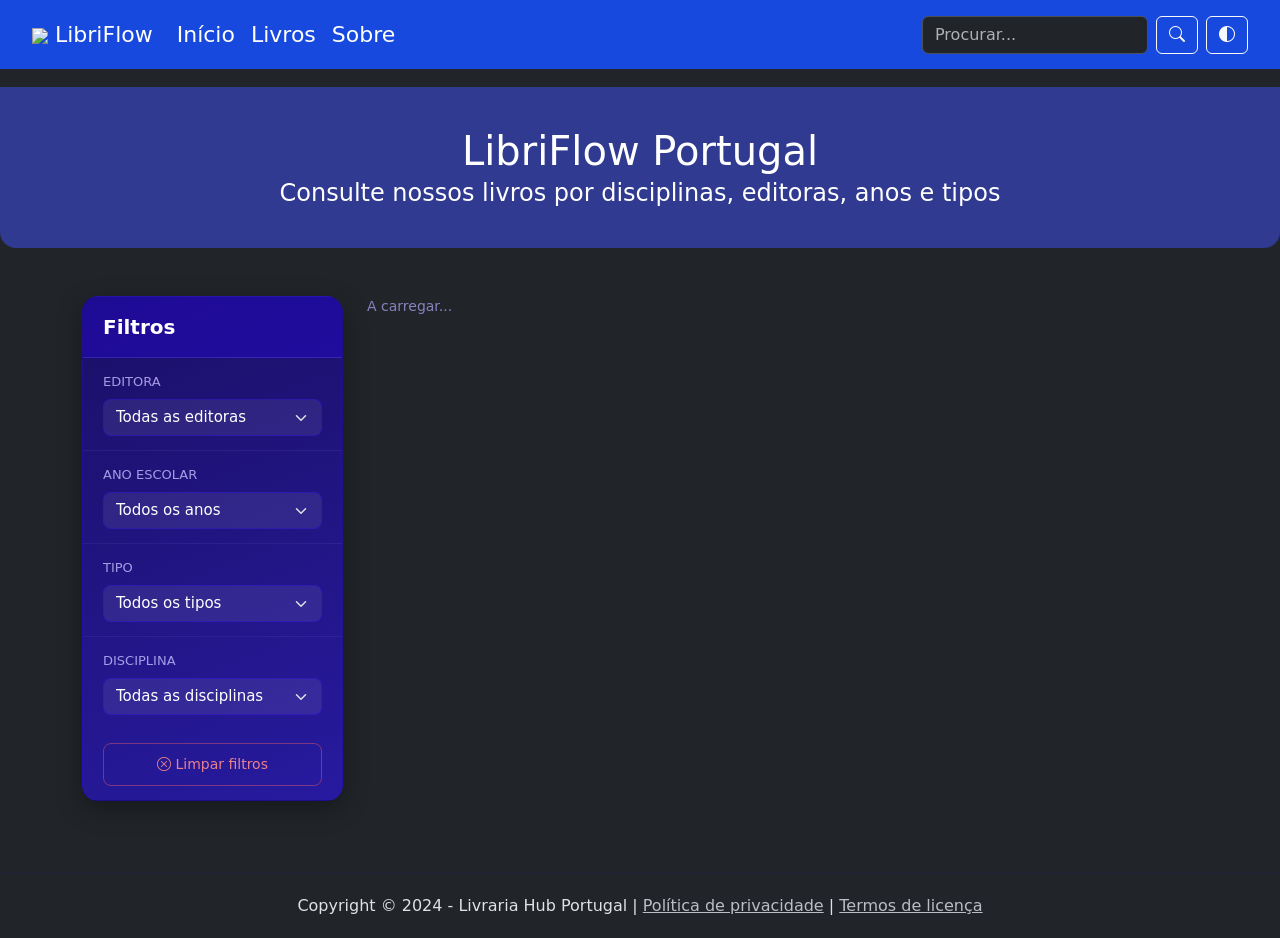
==== FrontEnd/index.html @ a6295a1a "FrontEnd" ====
<!doctype html>
<html lang="pt-pt" data-bs-theme="dark">
  <head>
    <meta charset="UTF-8" />
    <meta name="viewport" content="width=device-width, initial-scale=1.0" />
    <link rel="shortcut icon" href="img/comic.png" type="image/x-icon" />
    <title>LibriFlow | Início</title>
    <link href="https://cdn.jsdelivr.net/npm/bootstrap@5.3.3/dist/css/bootstrap.min.css" rel="stylesheet" />
    <link rel="stylesheet" href="https://cdn.jsdelivr.net/npm/bootstrap-icons@1.11.3/font/bootstrap-icons.min.css" />
    <link rel="stylesheet" href="index.css" />
  </head>
  <body>

    <!-- -----------------------------------------------NAVBAR--------------------------------------------->
    <nav class="navbar navbar-expand-lg sticky-top" id="navbar">
      <div class="container-fluid">
        <a class="navbar-brand" href="#">
          <img src="img/comic.png" width="40px" />
          LibriFlow
        </a>

        <button class="navbar-toggler" type="button" data-bs-toggle="collapse" data-bs-target="#navConteudo">
          <span class="navbar-toggler-icon"></span>
        </button>

        <div class="collapse navbar-collapse" id="navConteudo">
          <ul class="navbar-nav me-auto mb-2 mb-lg-0">
            <li class="nav-item"><a class="nav-link" href="#">Início</a></li>
            <li class="nav-item"><a class="nav-link" href="#">Livros</a></li>
            <li class="nav-item"><a class="nav-link" href="#">Sobre</a></li>
          </ul>

          <div class="d-flex align-items-center gap-2">
            <input type="text" id="nmrBusca" class="form-control" placeholder="Procurar..." />
            <button class="btn btn-outline-light" type="button" id="btnBusca">
              <i class="bi bi-search"></i>
            </button>
            <button class="btn btn-outline-light" id="btnTema">
              <i class="bi bi-circle-half"></i>
            </button>
          </div>
        </div>
      </div>
    </nav>

    <!-- ------------------------------------------------Título-------------------------------------------------- -->
    <header>
      <div class="titulo text-center">
        <h1 class="mb-1">LibriFlow Portugal</h1>
        <h4 class="mb-0">Consulte nossos livros por disciplinas, editoras, anos e tipos</h4>
      </div>
    </header>

    <!-- --------------------------------------------------Conteúdo Principal---------------------------------------------------->
    <main class="container my-5">
      <div class="row">

   
        <aside class="col-md-3 mb-4">
          <div class="caixa-filtros-estilo">

            <div class="filtros-cabecalho">
              <h5 class="mb-0">Filtros</h5>
            </div>

          
            <div class="filtro-grupo">
              <label class="filtro-label">
                <i></i> Editora
              </label>
              <select id="filtroEditora" class="form-select filtro-select">
                <option value="">Todas as editoras</option>
                <option value="1">Porto Editora</option>
                <option value="2">Asa</option>
                <option value="3">Penguin Random House</option>
                <option value="4">Presença</option>
                <option value="5">Relógio D'Água</option>
                <option value="6">Booksmile</option>
                <option value="7">Novatec</option>
              </select>
            </div>

           
            <div class="filtro-grupo">
              <label class="filtro-label">
                <i></i> Ano Escolar
              </label>
              <select id="filtroAno" class="form-select filtro-select">
                <option value="">Todos os anos</option>
                <option value="1">5º Ano</option>
                <option value="2">6º Ano</option>
                <option value="3">7º Ano</option>
                <option value="4">8º Ano</option>
                <option value="5">9º Ano</option>
                <option value="6">10º Ano</option>
                <option value="7">11º Ano</option>
                <option value="8">12º Ano</option>
              </select>
            </div>

          
            <div class="filtro-grupo">
              <label class="filtro-label">
                <i></i> Tipo
              </label>
              <select id="filtroTipo" class="form-select filtro-select">
                <option value="">Todos os tipos</option>
                <option value="1">Romance</option>
                <option value="2">Infantil</option>
                <option value="3">Técnico</option>
                <option value="4">Manual</option>
                <option value="5">Caderno de atividade</option>
              </select>
            </div>

            <div class="filtro-grupo">
              <label class="filtro-label">
                <i></i> Disciplina
              </label>
              <select id="filtroDisciplina" class="form-select filtro-select">
                <option value="">Todas as disciplinas</option>
                <option value="1">Português</option>
                <option value="2">Matemática</option>
                <option value="3">Estudo do meio</option>
                <option value="4">Inglês</option>
                <option value="5">Ciências Naturais</option>
                <option value="6">Físico Química</option>
                <option value="7">Literatura</option>
                <option value="8">Tecnologia</option>
                <option value="9">Infanto-juvenil</option>
              </select>
            </div>

          
            <button class="btn-limpar" id="btnLimpar">
              <i class="bi bi-x-circle"></i> Limpar filtros
            </button>

          </div>
        </aside>

     
        <div class="col-md-9">
          <div class="d-flex justify-content-between align-items-center mb-3">
            <span id="contadorLivros" class="contador-texto">A carregar...</span>
          </div>
          <div class="row g-3" id="lstLiv"></div>
        </div>

      </div>
    </main>

    <!-- -------------------------------------------------------------Footer---------------------------------------------------- -->
    <footer>
      <script src="index.js"></script>
      Copyright &copy; 2024 - Livraria Hub Portugal |
      <a href="#" class="linkFooter">Política de privacidade</a> |
      <a href="#" class="linkFooter">Termos de licença</a>
    </footer>

  </body>
</html>
---- FrontEnd/index.css ----
/* ------------------------------------------------NAVBAR---------------------------------------------- */
#navbar {
  background-color: rgb(23, 73, 222);
  padding: 10px 20px;
}

.navbar-brand {
  font-size: 22px;
  color: white !important; 
}

.nav-link {
  font-size: 22px;
  color: white !important;
  display: inline-block;
  transition: transform 0.3s ease;
}

.nav-link:hover {
  transform: scale(1.1);
}

/* ----------------------------------------------------CaixaTitulo----------------------------------------------  */
header {
  margin-top: 18px;
}

.titulo {
  background-color: rgb(48, 58, 145);
  color: white;
  padding: 40px 0;
  width: 100%;
  border-radius: 0 0 16px 16px;
}

/* ---------------------------------------------------------Caixa de Filtros------------------------------------------------ */

.caixa-filtros-estilo {
  background: linear-gradient(160deg, rgb(27, 15, 102), rgb(39, 26, 159));
  border-radius: 16px;
  padding: 0;
  overflow: hidden;
  border: 1px solid rgba(39, 0, 236, 0.25);
  box-shadow: 0 8px 24px rgba(0, 0, 0, 0.35);
  position: sticky;
  top: 85px;
}

.filtros-cabecalho {
  display: flex;
  align-items: center;
  gap: 10px;
  padding: 18px 20px;
  background: rgba(38, 0, 255, 0.299);
  border-bottom: 1px solid rgba(150, 130, 255, 0.2);
  color: white;
  font-size: 17px;
}

.filtros-cabecalho h5 {
  color: white;
  font-weight: 600;
}

.filtro-grupo {
  padding: 14px 20px;
  border-bottom: 1px solid rgba(150, 130, 255, 0.1);
}

.filtro-grupo:last-of-type {
  border-bottom: none;
}

.filtro-label {
  display: block;
  font-size: 13px;
  color: rgba(200, 190, 255, 0.8);
  margin-bottom: 8px;
  font-weight: 500;
  text-transform: uppercase;
}

.filtro-select {
  font-size: 15px;
  background-color: rgba(255, 255, 255, 0.08) !important;
  border: 1px solid rgba(43, 0, 255, 0.3) !important;
  color: white !important;
  border-radius: 8px;
  transition: border-color 0.2s, background-color 0.2s;
}

.filtro-select:focus {
  background-color: rgba(255, 255, 255, 0.14) !important;
  border-color: rgba(41, 1, 239, 0.7) !important;
  box-shadow: 0 0 0 3px rgba(130, 100, 255, 0.2) !important;
  color: white !important;
}

.filtro-select option {
  background-color: rgb(42, 34, 95);
  color: white;
}

.btn-limpar {
  display: block;
  width: calc(100% - 40px);
  margin: 14px 20px;
  padding: 10px;
  background: transparent;
  border: 1px solid rgba(255, 100, 100, 0.4);
  border-radius: 8px;
  color: rgba(255, 140, 140, 0.9);
  font-size: 14px;
  transition: all 0.2s ease;
  text-align: center;
}

.btn-limpar:hover {
  background: rgba(255, 80, 80, 0.15);
  border-color: rgba(255, 100, 100, 0.7);
  color: white;
}

/* --------------------------------------------------------Cards de Livros------------------------------------------- */
.card-liv {
  border-radius: 12px;
  border: 1px solid rgba(150, 130, 255, 0.2);
  background-color: rgb(20, 68, 159);
  transition: transform 0.25s ease, box-shadow 0.25s ease;
  height: 100%;
}

.card-liv:hover {
  transform: translateY(-4px);
  box-shadow: 0 12px 28px rgba(0, 0, 0, 0.4);
}

.img-cap {
  width: 100%;
  height: 180px;
  object-fit: cover;
}


.preco-liv {
  color: white !important;
  font-weight: bold;
  margin-top: 8px;
  margin-bottom: 0;
}


.card-liv .card-title {
  color: white !important;
}

.tag-loc {
  display: inline-block;
  background: rgba(100, 80, 220, 0.3);
  color: rgba(200, 190, 255, 0.9);
  border-radius: 6px;
  padding: 3px 10px;
  font-size: 13px;
  margin-bottom: 8px;
}

.contador-texto {
  font-size: 14px;
  color: rgba(180, 170, 255, 0.7);
}

.sem-resultados {
  text-align: center;
  padding: 60px 20px;
  color: rgba(180, 170, 255, 0.6);
  font-size: 16px;
}

/* -------------------------------------------------------------Footer---------------------------------------------------- */
footer {
  text-align: center;
  padding: 20px 0;
  margin-top: 30px;
  border-top: 1px solid rgba(30, 0, 181, 0.15);
}


.linkFooter {
  color: rgb(188, 189, 198);
  display: inline-block;
}

.linkFooter:hover {
  color: rgb(23, 156, 222); 
}
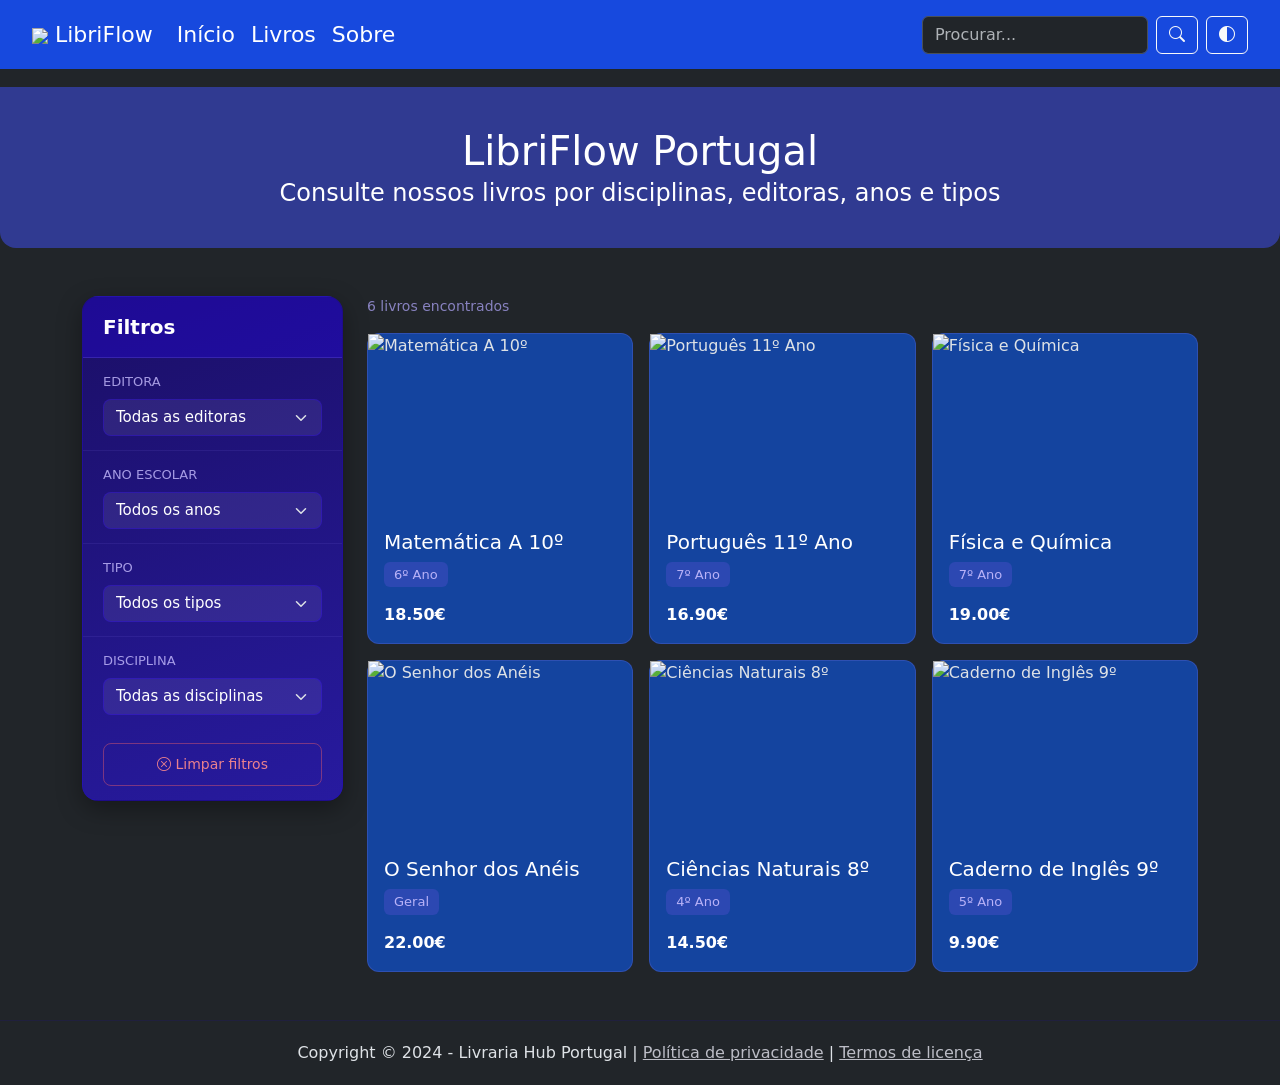
==== commit 0bc611cb: "Ajuste js" ====
--- a/FrontEnd/index.html
+++ b/FrontEnd/index.html
@@ -152,7 +152,7 @@
 
     <!-- -------------------------------------------------------------Footer---------------------------------------------------- -->
     <footer>
-      <script src="index.js"></script>
+      <script src="indexx.js"></script>
       Copyright &copy; 2024 - Livraria Hub Portugal |
       <a href="#" class="linkFooter">Política de privacidade</a> |
       <a href="#" class="linkFooter">Termos de licença</a>
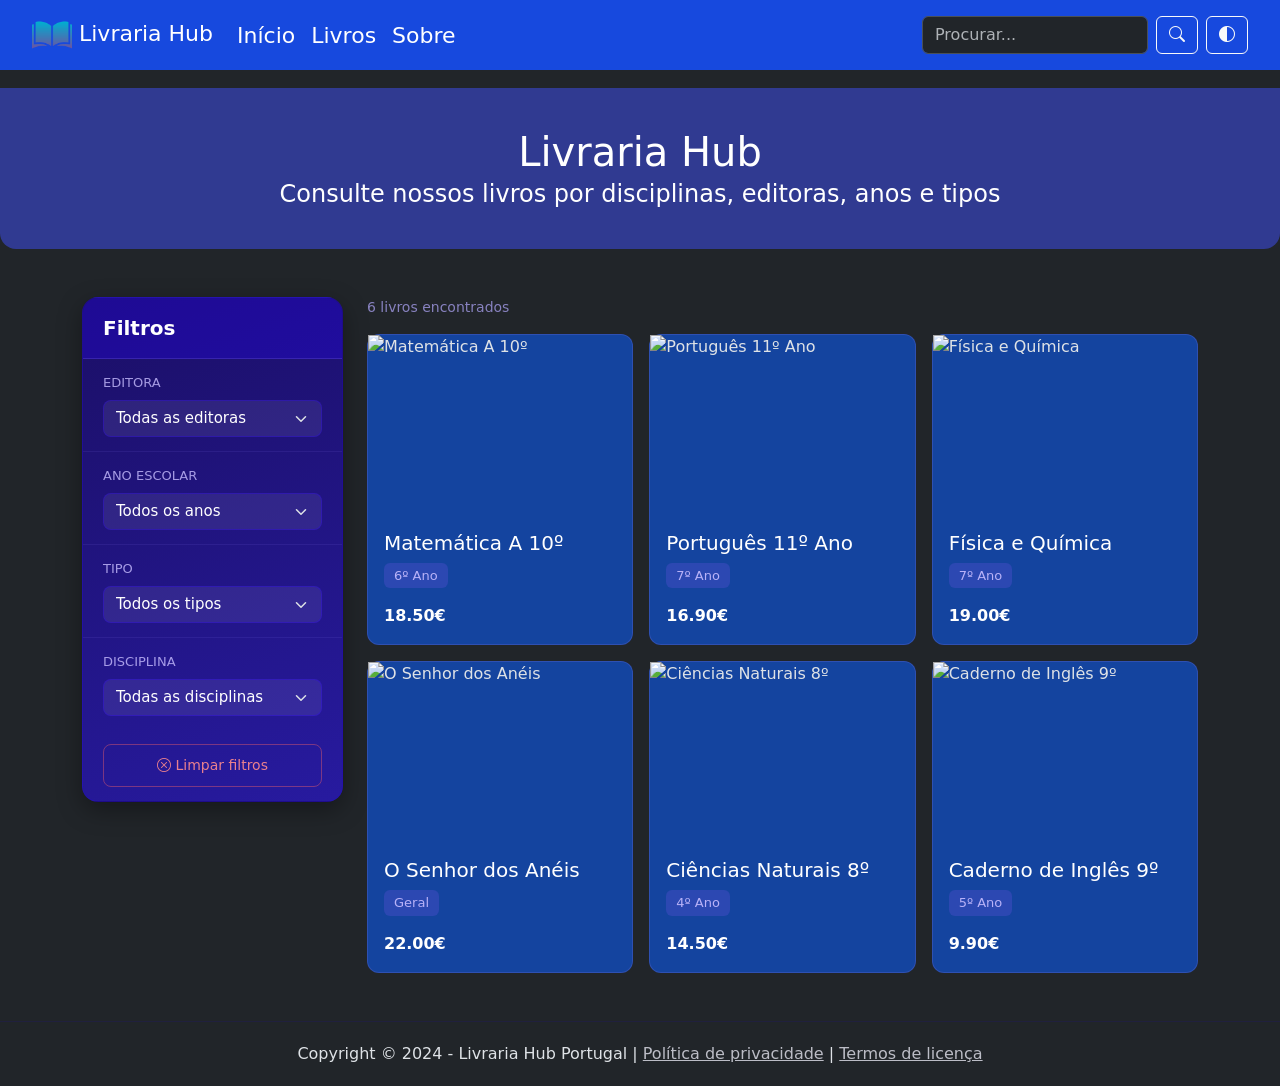
==== commit 08428fb2: "login.blade e index.html edições Co-authored-by: Copilot <copilot@github.com>" ====
--- a/FrontEnd/index.html
+++ b/FrontEnd/index.html
@@ -3,8 +3,8 @@
   <head>
     <meta charset="UTF-8" />
     <meta name="viewport" content="width=device-width, initial-scale=1.0" />
-    <link rel="shortcut icon" href="img/comic.png" type="image/x-icon" />
-    <title>LibriFlow | Início</title>
+<link rel="shortcut icon" href="img/livro.png" type="image/x-icon">
+    <title>Livraria Hub | Início</title>
     <link href="https://cdn.jsdelivr.net/npm/bootstrap@5.3.3/dist/css/bootstrap.min.css" rel="stylesheet" />
     <link rel="stylesheet" href="https://cdn.jsdelivr.net/npm/bootstrap-icons@1.11.3/font/bootstrap-icons.min.css" />
     <link rel="stylesheet" href="index.css" />
@@ -15,8 +15,8 @@
     <nav class="navbar navbar-expand-lg sticky-top" id="navbar">
       <div class="container-fluid">
         <a class="navbar-brand" href="#">
-          <img src="img/comic.png" width="40px" />
-          LibriFlow
+          <img src="img/livro.png" width="40px" />
+          Livraria Hub
         </a>
 
         <button class="navbar-toggler" type="button" data-bs-toggle="collapse" data-bs-target="#navConteudo">
@@ -46,7 +46,7 @@
     <!-- ------------------------------------------------Título-------------------------------------------------- -->
     <header>
       <div class="titulo text-center">
-        <h1 class="mb-1">LibriFlow Portugal</h1>
+        <h1 class="mb-1">Livraria Hub</h1>
         <h4 class="mb-0">Consulte nossos livros por disciplinas, editoras, anos e tipos</h4>
       </div>
     </header>
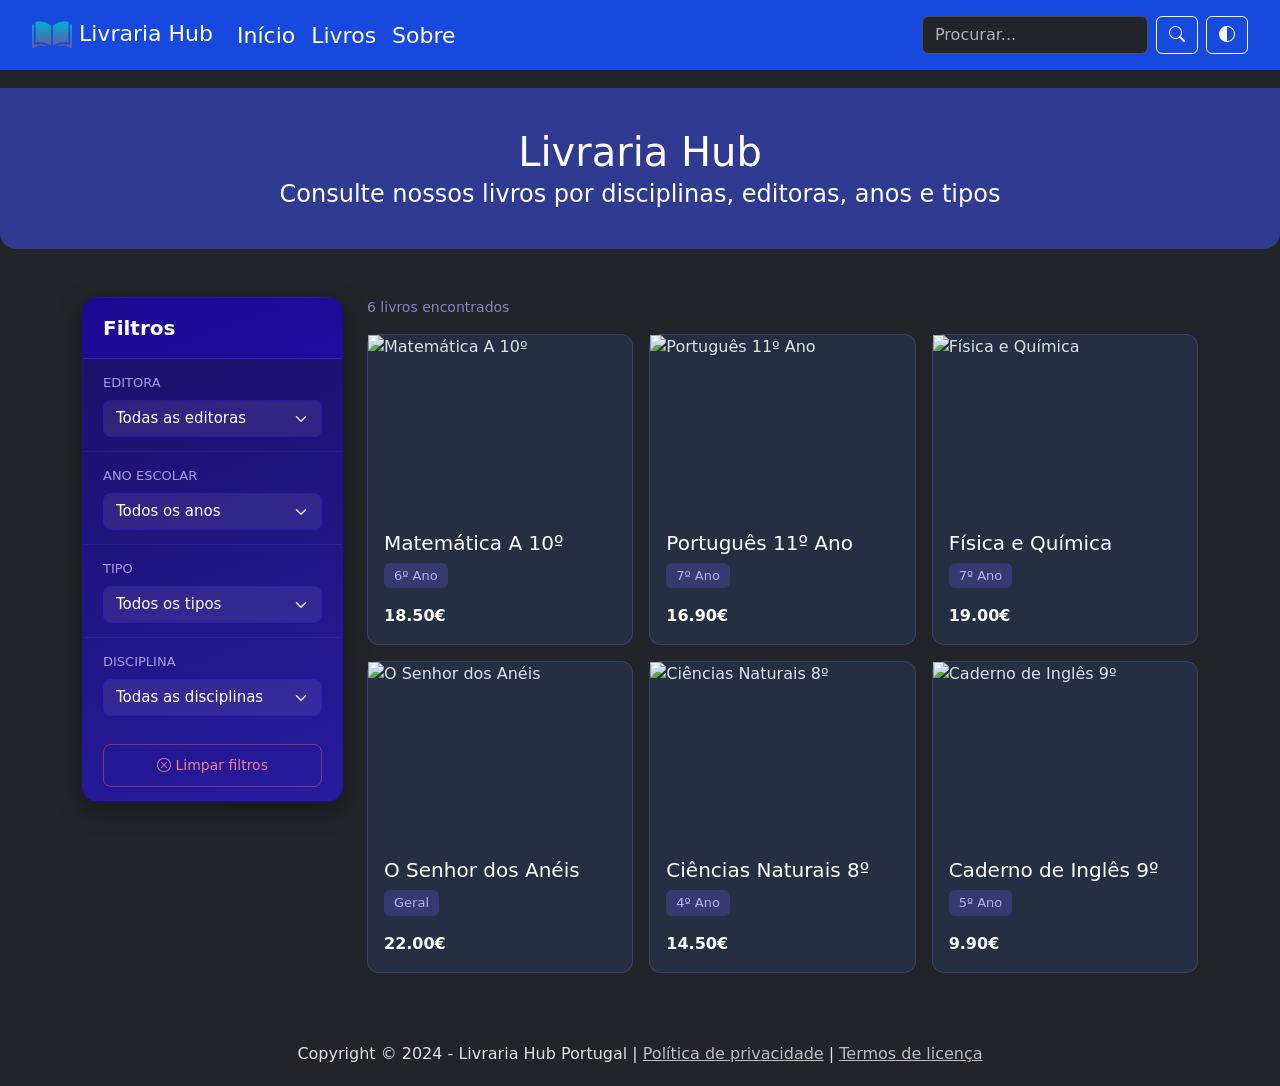
==== commit acd77d6e: "Atualização login.blade e index.html, CSS, JS" ====
--- a/FrontEnd/index.html
+++ b/FrontEnd/index.html
@@ -3,14 +3,19 @@
   <head>
     <meta charset="UTF-8" />
     <meta name="viewport" content="width=device-width, initial-scale=1.0" />
-<link rel="shortcut icon" href="img/livro.png" type="image/x-icon">
+    <link rel="shortcut icon" href="img/livro.png?v=1" type="image/x-icon" />
     <title>Livraria Hub | Início</title>
-    <link href="https://cdn.jsdelivr.net/npm/bootstrap@5.3.3/dist/css/bootstrap.min.css" rel="stylesheet" />
-    <link rel="stylesheet" href="https://cdn.jsdelivr.net/npm/bootstrap-icons@1.11.3/font/bootstrap-icons.min.css" />
+    <link
+      href="https://cdn.jsdelivr.net/npm/bootstrap@5.3.3/dist/css/bootstrap.min.css"
+      rel="stylesheet"
+    />
+    <link
+      rel="stylesheet"
+      href="https://cdn.jsdelivr.net/npm/bootstrap-icons@1.11.3/font/bootstrap-icons.min.css"
+    />
     <link rel="stylesheet" href="index.css" />
   </head>
   <body>
-
     <!-- -----------------------------------------------NAVBAR--------------------------------------------->
     <nav class="navbar navbar-expand-lg sticky-top" id="navbar">
       <div class="container-fluid">
@@ -19,7 +24,12 @@
           Livraria Hub
         </a>
 
-        <button class="navbar-toggler" type="button" data-bs-toggle="collapse" data-bs-target="#navConteudo">
+        <button
+          class="navbar-toggler"
+          type="button"
+          data-bs-toggle="collapse"
+          data-bs-target="#navConteudo"
+        >
           <span class="navbar-toggler-icon"></span>
         </button>
 
@@ -31,7 +41,12 @@
           </ul>
 
           <div class="d-flex align-items-center gap-2">
-            <input type="text" id="nmrBusca" class="form-control" placeholder="Procurar..." />
+            <input
+              type="text"
+              id="nmrBusca"
+              class="form-control"
+              placeholder="Procurar..."
+            />
             <button class="btn btn-outline-light" type="button" id="btnBusca">
               <i class="bi bi-search"></i>
             </button>
@@ -47,27 +62,23 @@
     <header>
       <div class="titulo text-center">
         <h1 class="mb-1">Livraria Hub</h1>
-        <h4 class="mb-0">Consulte nossos livros por disciplinas, editoras, anos e tipos</h4>
+        <h4 class="mb-0">
+          Consulte nossos livros por disciplinas, editoras, anos e tipos
+        </h4>
       </div>
     </header>
 
     <!-- --------------------------------------------------Conteúdo Principal---------------------------------------------------->
     <main class="container my-5">
       <div class="row">
-
-   
         <aside class="col-md-3 mb-4">
           <div class="caixa-filtros-estilo">
-
             <div class="filtros-cabecalho">
               <h5 class="mb-0">Filtros</h5>
             </div>
 
-          
             <div class="filtro-grupo">
-              <label class="filtro-label">
-                <i></i> Editora
-              </label>
+              <label class="filtro-label"> <i></i> Editora </label>
               <select id="filtroEditora" class="form-select filtro-select">
                 <option value="">Todas as editoras</option>
                 <option value="1">Porto Editora</option>
@@ -80,11 +91,8 @@
               </select>
             </div>
 
-           
             <div class="filtro-grupo">
-              <label class="filtro-label">
-                <i></i> Ano Escolar
-              </label>
+              <label class="filtro-label"> <i></i> Ano Escolar </label>
               <select id="filtroAno" class="form-select filtro-select">
                 <option value="">Todos os anos</option>
                 <option value="1">5º Ano</option>
@@ -98,11 +106,8 @@
               </select>
             </div>
 
-          
             <div class="filtro-grupo">
-              <label class="filtro-label">
-                <i></i> Tipo
-              </label>
+              <label class="filtro-label"> <i></i> Tipo </label>
               <select id="filtroTipo" class="form-select filtro-select">
                 <option value="">Todos os tipos</option>
                 <option value="1">Romance</option>
@@ -114,9 +119,7 @@
             </div>
 
             <div class="filtro-grupo">
-              <label class="filtro-label">
-                <i></i> Disciplina
-              </label>
+              <label class="filtro-label"> <i></i> Disciplina </label>
               <select id="filtroDisciplina" class="form-select filtro-select">
                 <option value="">Todas as disciplinas</option>
                 <option value="1">Português</option>
@@ -131,22 +134,20 @@
               </select>
             </div>
 
-          
             <button class="btn-limpar" id="btnLimpar">
               <i class="bi bi-x-circle"></i> Limpar filtros
             </button>
-
           </div>
         </aside>
 
-     
         <div class="col-md-9">
           <div class="d-flex justify-content-between align-items-center mb-3">
-            <span id="contadorLivros" class="contador-texto">A carregar...</span>
+            <span id="contadorLivros" class="contador-texto"
+              >A carregar...</span
+            >
           </div>
           <div class="row g-3" id="lstLiv"></div>
         </div>
-
       </div>
     </main>
 
@@ -157,6 +158,5 @@
       <a href="#" class="linkFooter">Política de privacidade</a> |
       <a href="#" class="linkFooter">Termos de licença</a>
     </footer>
-
   </body>
-</html>+</html>
--- a/FrontEnd/index.css
+++ b/FrontEnd/index.css
@@ -125,7 +125,7 @@
 .card-liv {
   border-radius: 12px;
   border: 1px solid rgba(150, 130, 255, 0.2);
-  background-color: rgb(20, 68, 159);
+  background-color: rgb(38, 47, 66);
   transition: transform 0.25s ease, box-shadow 0.25s ease;
   height: 100%;
 }
